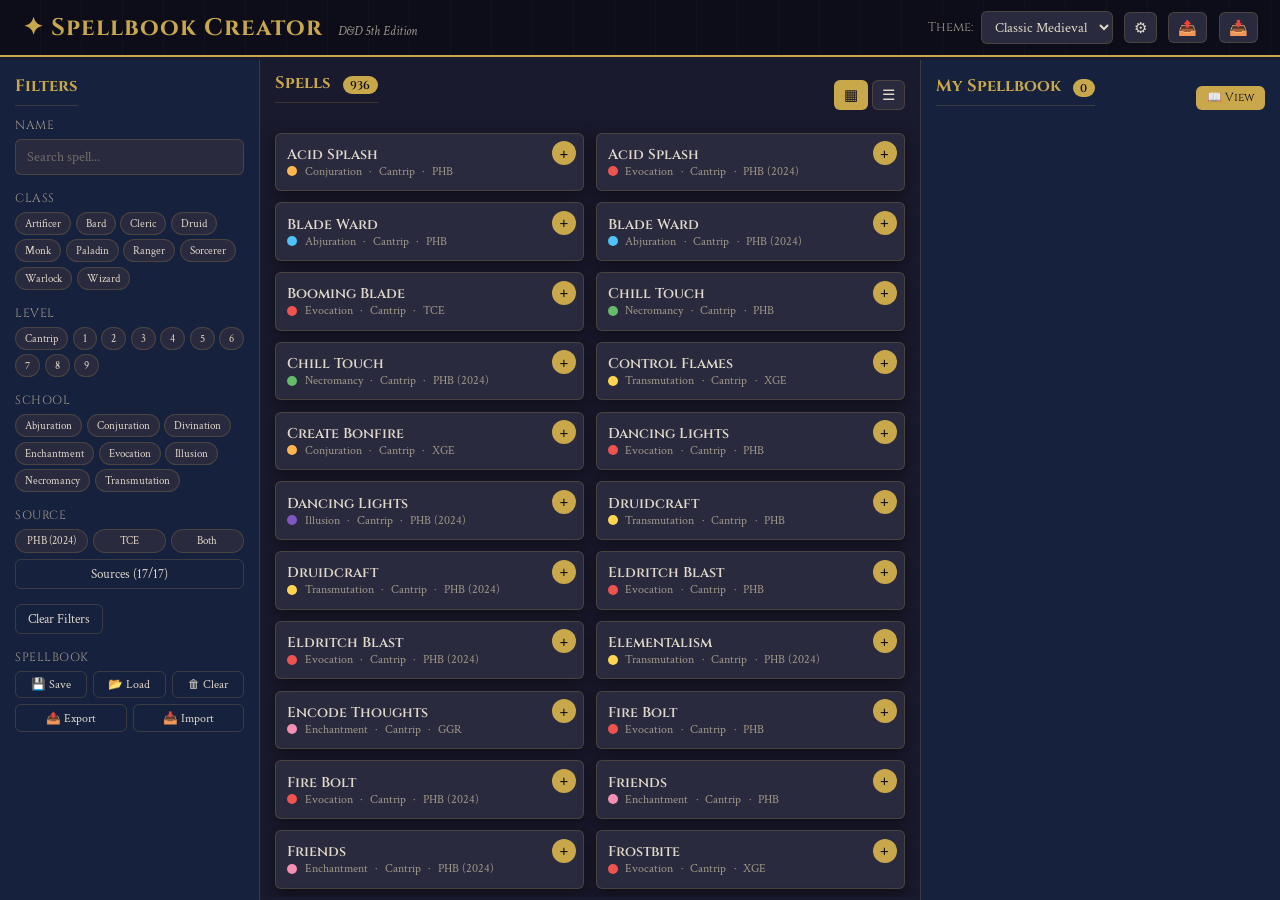
==== index.html @ b2040b7b "Add files via upload" ====
<!DOCTYPE html>
<html lang="en">
<head>
  <meta charset="UTF-8">
  <meta name="viewport" content="width=device-width, initial-scale=1.0">
  <title>Spellbook Creator — D&D 5e</title>
  <link rel="stylesheet" href="style.css">
  <link rel="stylesheet" href="themes/themes.css">
  <link rel="preconnect" href="https://fonts.googleapis.com">
  <link rel="preconnect" href="https://fonts.gstatic.com" crossorigin>
  <link href="https://fonts.googleapis.com/css2?family=Cinzel:wght@400;600;700&family=Crimson+Text:ital,wght@0,400;0,600;1,400&family=MedievalSharp&family=Uncial+Antiqua&family=Pirata+One&family=Almendra:ital,wght@0,400;0,700;1,400&family=IM+Fell+English+SC&family=Spectral:ital,wght@0,300;0,400;0,600;1,400&family=Inter:wght@300;400;500;600&display=swap" rel="stylesheet">
</head>
<body class="theme-medieval">
  <div id="loading-overlay">
    <div class="loading-content">
      <div class="loading-spinner"></div>
      <p>Loading spells...</p>
    </div>
  </div>

  <header id="app-header">
    <div class="header-left">
      <h1 class="app-title">✦ Spellbook Creator</h1>
      <span class="app-subtitle">D&D 5th Edition</span>
    </div>
    <div class="header-right">
      <div class="theme-selector">
        <label for="theme-select">Theme:</label>
        <select id="theme-select">
          <option value="medieval">Classic Medieval</option>
          <option value="elfico">Elvish</option>
          <option value="runico">Runic</option>
          <option value="dragao">Dragon</option>
          <option value="arcano">Arcane</option>
          <option value="simples">Simple</option>
          <option value="necronomicon">Necronomicon</option>
          <option value="scroll">Scroll</option>
          <option value="spellcard">Spellcard</option>
          <option value="codex">Ancient Codex</option>
        </select>
      </div>
      <button id="btn-customize" class="btn-icon" title="Customize appearance">⚙</button>
      <button id="btn-export-theme" class="btn-icon" title="Export theme">📤</button>
      <button id="btn-import-theme" class="btn-icon" title="Import theme">📥</button>
      <input type="file" id="import-theme-file" accept=".json" hidden>
    </div>
  </header>

  <main id="app-main">
    <div id="mobile-overlay" class="mobile-overlay hidden"></div>
    <aside id="filters-panel">
      <div class="panel-header-mobile">
        <h2 class="panel-title">Filters</h2>
        <button id="btn-close-filters" class="btn-icon mobile-only" title="Close">&times;</button>
      </div>

      <div class="filter-group">
        <label for="filter-name">Name</label>
        <input type="text" id="filter-name" placeholder="Search spell...">
      </div>

      <div class="filter-group">
        <label>Class</label>
        <div id="filter-class" class="filter-chips"></div>
      </div>

      <div class="filter-group">
        <label>Level</label>
        <div id="filter-level" class="filter-chips">
          <button class="chip" data-value="0">Cantrip</button>
          <button class="chip" data-value="1">1</button>
          <button class="chip" data-value="2">2</button>
          <button class="chip" data-value="3">3</button>
          <button class="chip" data-value="4">4</button>
          <button class="chip" data-value="5">5</button>
          <button class="chip" data-value="6">6</button>
          <button class="chip" data-value="7">7</button>
          <button class="chip" data-value="8">8</button>
          <button class="chip" data-value="9">9</button>
        </div>
      </div>

      <div class="filter-group">
        <label>School</label>
        <div id="filter-school" class="filter-chips"></div>
      </div>

      <div class="filter-group">
        <label>Source</label>
        <div class="source-quick-filters">
          <button class="chip source-quick" data-sources="XPHB">PHB (2024)</button>
          <button class="chip source-quick" data-sources="TCE">TCE</button>
          <button class="chip source-quick" data-sources="XPHB,TCE">Both</button>
        </div>
        <button id="btn-open-sources" class="btn-secondary source-filter-btn">Sources (0/0)</button>
      </div>

      <div class="filter-actions">
        <button id="btn-clear-filters" class="btn-secondary">Clear Filters</button>
      </div>

      <div class="filter-group" style="margin-top:1rem;">
        <label>Spellbook</label>
        <div class="spellbook-actions">
          <button id="btn-save-spellbook" class="btn-secondary" title="Save spellbook to browser">💾 Save</button>
          <button id="btn-load-spellbook" class="btn-secondary" title="Load saved spellbook">📂 Load</button>
          <button id="btn-clear-spellbook" class="btn-secondary btn-danger" title="Clear spellbook">🗑 Clear</button>
        </div>
        <div class="spellbook-actions" style="margin-top:0.4rem;">
          <button id="btn-export-spellbook" class="btn-secondary" title="Export spellbook as JSON file">📤 Export</button>
          <button id="btn-import-spellbook" class="btn-secondary" title="Import spellbook from JSON file">📥 Import</button>
          <input type="file" id="import-spellbook-file" accept=".json" hidden>
        </div>
      </div>
    </aside>

    <section id="spells-list-panel">
      <div class="panel-header">
        <button id="btn-mobile-filters" class="btn-icon mobile-only" title="Filters">🔍</button>
        <h2 class="panel-title">Spells <span id="spells-count" class="badge">0</span></h2>
        <div class="view-toggle ">
          <button id="view-grid" class="btn-icon active" title="Grid">▦</button>
          <button id="view-list" class="btn-icon" title="List">☰</button>
        </div>
        <button id="btn-mobile-spellbook" class="btn-icon mobile-only" title="Spellbook">📖</button>
      </div>
      <div id="spells-container" class="spells-grid"></div>
    </section>

    <section id="spellbook-panel">
      <div class="panel-header">
        <h2 class="panel-title">My Spellbook <span id="book-count" class="badge">0</span></h2>
        <button id="btn-view-grimoire" class="btn-primary" title="View spellbook as printable pages">📖 View</button>
        <button id="btn-close-spellbook" class="btn-icon mobile-only" title="Close">&times;</button>
      </div>
      <div id="spellbook-container"></div>
    </section>
  </main>

  <div id="spell-modal" class="modal-overlay hidden">
    <div class="modal-content">
      <button class="modal-close">&times;</button>
      <div id="modal-body"></div>
    </div>
  </div>

  <div id="customize-modal" class="modal-overlay hidden">
    <div class="modal-content modal-wide">
      <button class="modal-close">&times;</button>
      <h2>Customize Appearance</h2>
      <div class="customize-grid">
        <div class="customize-group">
          <label for="cust-bg-color">Background Color</label>
          <input type="color" id="cust-bg-color" value="#1a1a2e">
        </div>
        <div class="customize-group">
          <label for="cust-text-color">Text Color</label>
          <input type="color" id="cust-text-color" value="#e0d8c8">
        </div>
        <div class="customize-group">
          <label for="cust-accent-color">Accent Color</label>
          <input type="color" id="cust-accent-color" value="#c9a84c">
        </div>
        <div class="customize-group">
          <label for="cust-card-bg">Card Background</label>
          <input type="color" id="cust-card-bg" value="#2a2a3e">
        </div>
        <div class="customize-group">
          <label for="cust-border-color">Border Color</label>
          <input type="color" id="cust-border-color" value="#c9a84c">
        </div>
        <div class="customize-group">
          <label for="cust-header-bg">Header Background</label>
          <input type="color" id="cust-header-bg" value="#0d0d1a">
        </div>
        <div class="customize-group">
          <label for="cust-font-title">Title Font</label>
          <select id="cust-font-title">
            <option value="'Cinzel', serif">Cinzel</option>
            <option value="'MedievalSharp', cursive">MedievalSharp</option>
            <option value="'Uncial Antiqua', system-ui">Uncial Antiqua</option>
            <option value="'Pirata One', system-ui">Pirata One</option>
            <option value="'Almendra', serif">Almendra</option>
            <option value="'IM Fell English SC', serif">IM Fell English SC</option>
            <option value="'Inter', sans-serif">Inter</option>
          </select>
        </div>
        <div class="customize-group">
          <label for="cust-font-body">Body Font</label>
          <select id="cust-font-body">
            <option value="'Crimson Text', serif">Crimson Text</option>
            <option value="'Spectral', serif">Spectral</option>
            <option value="'Almendra', serif">Almendra</option>
            <option value="'Inter', sans-serif">Inter</option>
            <option value="Georgia, serif">Georgia</option>
          </select>
        </div>
        <div class="customize-group">
          <label for="cust-font-size">Base Size (px)</label>
          <input type="number" id="cust-font-size" value="15" min="10" max="24">
        </div>
        <div class="customize-group">
          <label for="cust-border-radius">Border Radius (px)</label>
          <input type="number" id="cust-border-radius" value="6" min="0" max="30">
        </div>
        <div class="customize-group">
          <label for="cust-border-width">Border Width (px)</label>
          <input type="number" id="cust-border-width" value="1" min="0" max="6">
        </div>
        <div class="customize-group">
          <label for="cust-card-shadow">Card Shadow</label>
          <select id="cust-card-shadow">
            <option value="none">None</option>
            <option value="0 2px 8px rgba(0,0,0,0.3)">Light</option>
            <option value="0 4px 16px rgba(0,0,0,0.5)" selected>Medium</option>
            <option value="0 8px 32px rgba(0,0,0,0.7)">Strong</option>
          </select>
        </div>
      </div>
      <div class="customize-actions">
        <button id="cust-apply" class="btn-primary">Apply</button>
        <button id="cust-reset" class="btn-secondary">Reset to Theme</button>
      </div>
    </div>
  </div>

  <div id="sources-modal" class="modal-overlay hidden">
    <div class="modal-content">
      <button class="modal-close">&times;</button>
      <h2>Filter by Source</h2>
      <div class="sources-modal-actions">
        <button id="sources-select-all" class="btn-secondary">Select All</button>
        <button id="sources-deselect-all" class="btn-secondary">Deselect All</button>
      </div>
      <div id="sources-list" class="sources-checklist"></div>
      <div class="sources-modal-footer">
        <button id="sources-apply" class="btn-primary">Apply</button>
      </div>
    </div>
  </div>

  <div id="saved-spellbooks-modal" class="modal-overlay hidden">
    <div class="modal-content">
      <button class="modal-close">&times;</button>
      <h2>Saved Spellbooks</h2>
      <div id="saved-list"></div>
    </div>
  </div>

  <script src="script.js"></script>
</body>
</html>
---- style.css ----
/* ========================================
   SPELLBOOK CREATOR - BASE STYLES
   ======================================== */

*, *::before, *::after {
  box-sizing: border-box;
  margin: 0;
  padding: 0;
}

:root {
  --bg-color: #1a1a2e;
  --bg-secondary: #16213e;
  --text-color: #e0d8c8;
  --text-muted: #a09888;
  --accent-color: #c9a84c;
  --accent-hover: #dbb85c;
  --card-bg: #2a2a3e;
  --card-hover: #333350;
  --border-color: #c9a84c33;
  --header-bg: #0d0d1a;
  --danger-color: #c0392b;
  --success-color: #27ae60;
  --font-title: 'Cinzel', serif;
  --font-body: 'Crimson Text', serif;
  --font-size-base: 15px;
  --border-radius: 6px;
  --border-width: 1px;
  --card-shadow: 0 4px 16px rgba(0,0,0,0.5);
  --transition-speed: 0.25s;

  --school-abjuration: #4fc3f7;
  --school-conjuration: #ffb74d;
  --school-divination: #ce93d8;
  --school-enchantment: #f48fb1;
  --school-evocation: #ef5350;
  --school-illusion: #7e57c2;
  --school-necromancy: #66bb6a;
  --school-transmutation: #ffd54f;
}

html {
  font-size: var(--font-size-base);
  scroll-behavior: smooth;
}

body {
  font-family: var(--font-body);
  background: var(--bg-color);
  color: var(--text-color);
  min-height: 100vh;
  display: flex;
  flex-direction: column;
  overflow-x: hidden;
}

/* ---- Loading Overlay ---- */
#loading-overlay {
  position: fixed;
  inset: 0;
  background: var(--bg-color);
  z-index: 10000;
  display: flex;
  align-items: center;
  justify-content: center;
  transition: opacity 0.5s;
}

#loading-overlay.hidden {
  opacity: 0;
  pointer-events: none;
}

.loading-content {
  text-align: center;
}

.loading-content p {
  font-family: var(--font-title);
  font-size: 1.2rem;
  margin-top: 1rem;
  color: var(--accent-color);
}

.loading-spinner {
  width: 48px;
  height: 48px;
  border: 4px solid var(--border-color);
  border-top-color: var(--accent-color);
  border-radius: 50%;
  margin: 0 auto;
  animation: spin 0.8s linear infinite;
}

@keyframes spin {
  to { transform: rotate(360deg); }
}

/* ---- Header ---- */
#app-header {
  background: var(--header-bg);
  border-bottom: 2px solid var(--accent-color);
  padding: 0.75rem 1.5rem;
  display: flex;
  align-items: center;
  justify-content: space-between;
  gap: 1rem;
  flex-wrap: wrap;
  position: sticky;
  top: 0;
  z-index: 100;
}

.header-left {
  display: flex;
  align-items: baseline;
  gap: 1rem;
}

.app-title {
  font-family: var(--font-title);
  font-size: 1.6rem;
  color: var(--accent-color);
  letter-spacing: 1px;
}

.app-subtitle {
  font-size: 0.85rem;
  color: var(--text-muted);
  font-style: italic;
}

.header-right {
  display: flex;
  align-items: center;
  gap: 0.75rem;
  flex-wrap: wrap;
}

.theme-selector {
  display: flex;
  align-items: center;
  gap: 0.5rem;
}

.theme-selector label {
  font-family: var(--font-title);
  font-size: 0.85rem;
  color: var(--text-muted);
}

.theme-selector select {
  background: var(--card-bg);
  color: var(--text-color);
  border: var(--border-width) solid var(--border-color);
  border-radius: var(--border-radius);
  padding: 0.35rem 0.6rem;
  font-family: var(--font-body);
  font-size: 0.9rem;
  cursor: pointer;
}

.theme-selector select:focus {
  outline: none;
  border-color: var(--accent-color);
}

/* ---- Buttons ---- */
.btn-icon {
  background: var(--card-bg);
  color: var(--text-color);
  border: var(--border-width) solid var(--border-color);
  border-radius: var(--border-radius);
  padding: 0.35rem 0.6rem;
  cursor: pointer;
  font-size: 1rem;
  transition: all var(--transition-speed);
}

.btn-icon:hover {
  background: var(--accent-color);
  color: var(--header-bg);
}

.btn-icon.active {
  background: var(--accent-color);
  color: var(--header-bg);
}

.btn-primary {
  background: var(--accent-color);
  color: var(--header-bg);
  border: none;
  border-radius: var(--border-radius);
  padding: 0.5rem 1.2rem;
  font-family: var(--font-title);
  font-size: 0.9rem;
  cursor: pointer;
  transition: all var(--transition-speed);
}

.btn-primary:hover {
  background: var(--accent-hover);
  transform: translateY(-1px);
}

.btn-secondary {
  background: transparent;
  color: var(--text-color);
  border: var(--border-width) solid var(--border-color);
  border-radius: var(--border-radius);
  padding: 0.4rem 0.8rem;
  font-family: var(--font-body);
  font-size: 0.85rem;
  cursor: pointer;
  transition: all var(--transition-speed);
}

.btn-secondary:hover {
  background: var(--card-bg);
  border-color: var(--accent-color);
}

.btn-danger:hover {
  background: var(--danger-color);
  border-color: var(--danger-color);
  color: #fff;
}

/* ---- Main Layout ---- */
#app-main {
  display: grid;
  grid-template-columns: 260px 1fr 360px;
  gap: 0;
  flex: 1;
  min-height: 0;
}

/* ---- Filters Panel ---- */
#filters-panel {
  background: var(--bg-secondary);
  border-right: var(--border-width) solid var(--border-color);
  padding: 1rem;
  overflow-y: auto;
  max-height: calc(100vh - 60px);
  position: sticky;
  top: 60px;
}

.panel-title {
  font-family: var(--font-title);
  font-size: 1.1rem;
  color: var(--accent-color);
  margin-bottom: 1rem;
  border-bottom: 1px solid var(--border-color);
  padding-bottom: 0.5rem;
}

.filter-group {
  margin-bottom: 1rem;
}

.filter-group > label {
  display: block;
  font-family: var(--font-title);
  font-size: 0.8rem;
  color: var(--text-muted);
  margin-bottom: 0.4rem;
  text-transform: uppercase;
  letter-spacing: 0.5px;
}

#filter-name {
  width: 100%;
  background: var(--card-bg);
  color: var(--text-color);
  border: var(--border-width) solid var(--border-color);
  border-radius: var(--border-radius);
  padding: 0.5rem 0.75rem;
  font-family: var(--font-body);
  font-size: 0.95rem;
}

#filter-name:focus {
  outline: none;
  border-color: var(--accent-color);
}

#filter-name::placeholder {
  color: var(--text-muted);
  opacity: 0.6;
}

/* ---- Filter Chips ---- */
.filter-chips {
  display: flex;
  flex-wrap: wrap;
  gap: 0.3rem;
}

.chip {
  background: var(--card-bg);
  color: var(--text-color);
  border: 1px solid var(--border-color);
  border-radius: 999px;
  padding: 0.2rem 0.6rem;
  font-size: 0.75rem;
  font-family: var(--font-body);
  cursor: pointer;
  transition: all var(--transition-speed);
  white-space: nowrap;
}

.chip:hover {
  border-color: var(--accent-color);
}

.chip.active {
  background: var(--accent-color);
  color: var(--header-bg);
  border-color: var(--accent-color);
  font-weight: 600;
}


.filter-actions {
  margin-top: 0.5rem;
}

.spellbook-actions {
  display: flex;
  flex-wrap: wrap;
  gap: 0.4rem;
}

.spellbook-actions .btn-secondary {
  flex: 1;
  text-align: center;
  font-size: 0.78rem;
  padding: 0.35rem 0.4rem;
}

/* ---- Spells List Panel ---- */
#spells-list-panel {
  padding: 1rem;
  overflow-y: auto;
  max-height: calc(100vh - 60px);
  position: relative;
}

.panel-header {
  display: flex;
  align-items: center;
  justify-content: space-between;
  margin-bottom: 1rem;
}

.badge {
  background: var(--accent-color);
  color: var(--header-bg);
  border-radius: 999px;
  padding: 0.1rem 0.5rem;
  font-size: 0.75rem;
  font-weight: 600;
  margin-left: 0.5rem;
}

.view-toggle {
  display: flex;
  gap: 0.3rem;
}

/* ---- Spell Cards (Grid View) ---- */
.spells-grid {
  display: grid;
  grid-template-columns: repeat(auto-fill, minmax(220px, 1fr));
  gap: 0.75rem;
}

.spells-list {
  display: flex;
  flex-direction: column;
  gap: 0.4rem;
}

.spell-card {
  background: var(--card-bg);
  border: var(--border-width) solid var(--border-color);
  border-radius: var(--border-radius);
  padding: 0.75rem;
  cursor: pointer;
  transition: all var(--transition-speed);
  position: relative;
  box-shadow: var(--card-shadow);
}

.spell-card:hover {
  background: var(--card-hover);
  transform: translateY(-2px);
  border-color: var(--accent-color);
}

.spell-card .spell-name {
  font-family: var(--font-title);
  font-size: 0.95rem;
  font-weight: 600;
  margin-bottom: 0.3rem;
  color: var(--text-color);
  padding-right: 2rem;
}

.spell-card .spell-meta {
  font-size: 0.78rem;
  color: var(--text-muted);
  display: flex;
  align-items: center;
  gap: 0.5rem;
  flex-wrap: wrap;
}

.spell-school-dot {
  width: 10px;
  height: 10px;
  border-radius: 50%;
  display: inline-block;
  flex-shrink: 0;
}

.spell-card .spell-add-btn {
  position: absolute;
  top: 0.5rem;
  right: 0.5rem;
  background: var(--accent-color);
  color: var(--header-bg);
  border: none;
  border-radius: 50%;
  width: 24px;
  height: 24px;
  font-size: 1rem;
  line-height: 1;
  cursor: pointer;
  transition: all var(--transition-speed);
  display: flex;
  align-items: center;
  justify-content: center;
}

.spell-card .spell-add-btn:hover {
  transform: scale(1.15);
  background: var(--accent-hover);
}

.spell-card .spell-add-btn.in-book {
  background: var(--success-color);
}

/* List view overrides */
.spells-list .spell-card {
  display: flex;
  align-items: center;
  gap: 0.75rem;
  padding: 0.5rem 0.75rem;
}

.spells-list .spell-card .spell-name {
  margin-bottom: 0;
  flex: 1;
  padding-right: 0;
}

.spells-list .spell-card .spell-add-btn {
  position: static;
  flex-shrink: 0;
}

/* ---- Spellbook Panel ---- */
#spellbook-panel {
  background: var(--bg-secondary);
  border-left: var(--border-width) solid var(--border-color);
  padding: 1rem;
  overflow-y: auto;
  max-height: calc(100vh - 60px);
  position: sticky;
  top: 60px;
}

#spellbook-panel .panel-header .btn-primary {
  font-size: 0.78rem;
  padding: 0.3rem 0.7rem;
}

#spellbook-container {
  display: flex;
  flex-direction: column;
  gap: 0.5rem;
}

.book-spell {
  background: var(--card-bg);
  border: var(--border-width) solid var(--border-color);
  border-radius: var(--border-radius);
  padding: 0.6rem 0.75rem;
  display: flex;
  align-items: center;
  gap: 0.5rem;
  transition: all var(--transition-speed);
  cursor: grab;
  box-shadow: var(--card-shadow);
}

.book-spell:hover {
  border-color: var(--accent-color);
}

.book-spell.dragging {
  opacity: 0.4;
}

.book-spell .spell-name {
  font-family: var(--font-title);
  font-size: 0.85rem;
  flex: 1;
  cursor: pointer;
}

.book-spell .spell-name:hover {
  color: var(--accent-color);
}

.book-spell .spell-level-badge {
  background: var(--accent-color);
  color: var(--header-bg);
  font-size: 0.7rem;
  font-weight: 700;
  border-radius: 4px;
  padding: 0.1rem 0.35rem;
  flex-shrink: 0;
}

.book-spell .spell-remove-btn {
  background: transparent;
  color: var(--text-muted);
  border: none;
  cursor: pointer;
  font-size: 1.1rem;
  padding: 0 0.2rem;
  transition: color var(--transition-speed);
  flex-shrink: 0;
}

.book-spell .spell-remove-btn:hover {
  color: var(--danger-color);
}

.spellbook-empty {
  text-align: center;
  color: var(--text-muted);
  font-style: italic;
  padding: 2rem 1rem;
  font-size: 0.9rem;
}

.spellbook-level-group {
  margin-bottom: 0.75rem;
}

.spellbook-level-header {
  font-family: var(--font-title);
  font-size: 0.85rem;
  color: var(--accent-color);
  border-bottom: 1px solid var(--border-color);
  padding-bottom: 0.3rem;
  margin-bottom: 0.4rem;
  text-transform: uppercase;
  letter-spacing: 0.5px;
}

/* ---- Modal ---- */
.modal-overlay {
  position: fixed;
  inset: 0;
  background: rgba(0, 0, 0, 0.75);
  z-index: 1000;
  display: flex;
  align-items: center;
  justify-content: center;
  padding: 2rem;
  backdrop-filter: blur(4px);
}

.modal-overlay.hidden {
  display: none;
}

.modal-content {
  background: var(--bg-secondary);
  border: 2px solid var(--accent-color);
  border-radius: calc(var(--border-radius) * 2);
  padding: 2rem;
  max-width: 650px;
  width: 100%;
  max-height: 80vh;
  overflow-y: auto;
  position: relative;
  box-shadow: 0 8px 40px rgba(0, 0, 0, 0.6);
}

.modal-wide {
  max-width: 720px;
}

.modal-close {
  position: absolute;
  top: 0.75rem;
  right: 0.75rem;
  background: transparent;
  border: none;
  color: var(--text-muted);
  font-size: 1.5rem;
  cursor: pointer;
  transition: color var(--transition-speed);
  line-height: 1;
}

.modal-close:hover {
  color: var(--accent-color);
}

.modal-content h2 {
  font-family: var(--font-title);
  color: var(--accent-color);
  margin-bottom: 1rem;
}

.modal-content h3 {
  font-family: var(--font-title);
  font-size: 1.3rem;
  margin-bottom: 0.5rem;
}

.spell-detail-meta {
  display: flex;
  flex-wrap: wrap;
  gap: 0.5rem;
  margin-bottom: 1rem;
}

.spell-detail-tag {
  background: var(--card-bg);
  border: 1px solid var(--border-color);
  border-radius: var(--border-radius);
  padding: 0.2rem 0.6rem;
  font-size: 0.8rem;
}

.spell-detail-section {
  margin-bottom: 0.75rem;
}

.spell-detail-section strong {
  color: var(--accent-color);
  font-family: var(--font-title);
  font-size: 0.85rem;
}

.spell-detail-section p,
.spell-detail-section ul {
  margin-top: 0.3rem;
  line-height: 1.6;
}

.spell-detail-section ul {
  padding-left: 1.2rem;
}

.spell-detail-entries {
  line-height: 1.7;
  margin-top: 0.5rem;
}

.spell-detail-entries p {
  margin-bottom: 0.5rem;
}

.spell-detail-add {
  margin-top: 1rem;
}

/* ---- Customize Modal ---- */
.customize-grid {
  display: grid;
  grid-template-columns: 1fr 1fr;
  gap: 1rem;
  margin-bottom: 1.5rem;
}

.customize-group {
  display: flex;
  flex-direction: column;
  gap: 0.3rem;
}

.customize-group label {
  font-size: 0.8rem;
  color: var(--text-muted);
  font-family: var(--font-title);
}

.customize-group input[type="color"] {
  width: 100%;
  height: 36px;
  border: var(--border-width) solid var(--border-color);
  border-radius: var(--border-radius);
  background: var(--card-bg);
  cursor: pointer;
  padding: 2px;
}

.customize-group input[type="number"],
.customize-group select {
  background: var(--card-bg);
  color: var(--text-color);
  border: var(--border-width) solid var(--border-color);
  border-radius: var(--border-radius);
  padding: 0.4rem 0.6rem;
  font-size: 0.9rem;
}

.customize-actions {
  display: flex;
  gap: 0.75rem;
  justify-content: flex-end;
}

/* ---- Source Filter Button ---- */
.source-quick-filters {
  display: flex;
  gap: 0.3rem;
  margin-bottom: 0.4rem;
}

.source-quick-filters .chip {
  flex: 1;
  text-align: center;
  font-size: 0.7rem;
  padding: 0.25rem 0.3rem;
}

.source-filter-btn {
  width: 100%;
  text-align: center;
  font-size: 0.85rem;
}

/* ---- Sources Modal ---- */
.sources-modal-actions {
  display: flex;
  gap: 0.5rem;
  margin-bottom: 1rem;
}

.sources-checklist {
  display: flex;
  flex-direction: column;
  gap: 0.25rem;
  max-height: 50vh;
  overflow-y: auto;
  padding-right: 0.5rem;
}

.source-check-item {
  display: flex;
  align-items: center;
  gap: 0.6rem;
  padding: 0.35rem 0.5rem;
  border-radius: var(--border-radius);
  cursor: pointer;
  transition: background var(--transition-speed);
  user-select: none;
}

.source-check-item:hover {
  background: var(--card-bg);
}

.source-check-item input[type="checkbox"] {
  accent-color: var(--accent-color);
  width: 16px;
  height: 16px;
  cursor: pointer;
  flex-shrink: 0;
}

.source-check-item .source-abbr {
  font-family: var(--font-title);
  font-size: 0.75rem;
  color: var(--accent-color);
  min-width: 55px;
  flex-shrink: 0;
}

.source-check-item .source-name {
  font-size: 0.85rem;
  color: var(--text-color);
}

.sources-modal-footer {
  margin-top: 1rem;
  display: flex;
  justify-content: flex-end;
}

/* ---- Saved Spellbooks Modal ---- */
#saved-list {
  display: flex;
  flex-direction: column;
  gap: 0.5rem;
  margin-top: 1rem;
}

.saved-item {
  background: var(--card-bg);
  border: var(--border-width) solid var(--border-color);
  border-radius: var(--border-radius);
  padding: 0.75rem;
  display: flex;
  align-items: center;
  justify-content: space-between;
  gap: 0.75rem;
}

.saved-item-info {
  flex: 1;
}

.saved-item-name {
  font-family: var(--font-title);
  font-size: 0.95rem;
}

.saved-item-count {
  font-size: 0.8rem;
  color: var(--text-muted);
}

.saved-item-actions {
  display: flex;
  gap: 0.4rem;
}

/* ---- Scrollbar ---- */
::-webkit-scrollbar {
  width: 8px;
}

::-webkit-scrollbar-track {
  background: var(--bg-color);
}

::-webkit-scrollbar-thumb {
  background: var(--accent-color);
  border-radius: 4px;
  opacity: 0.5;
}

::-webkit-scrollbar-thumb:hover {
  opacity: 1;
}

/* ---- Responsive ---- */
/* ---- Mobile-only elements ---- */
.mobile-only {
  display: none !important;
}

.mobile-overlay {
  display: none;
}

.panel-header-mobile {
  display: flex;
  align-items: center;
  justify-content: space-between;
  margin-bottom: 0.75rem;
}

.panel-header-mobile .panel-title {
  margin-bottom: 0;
}

@media (max-width: 1100px) {
  #app-main {
    grid-template-columns: 220px 1fr;
  }

  #spellbook-panel {
    position: fixed;
    right: 0;
    top: 0;
    bottom: 0;
    width: 360px;
    max-width: 90vw;
    z-index: 200;
    transform: translateX(100%);
    transition: transform 0.3s ease;
    border-left: 2px solid var(--accent-color);
    background: var(--bg-secondary);
    overflow-y: auto;
  }

  #spellbook-panel.open {
    transform: translateX(0);
  }

  .mobile-overlay {
    position: fixed;
    inset: 0;
    background: rgba(0, 0, 0, 0.6);
    z-index: 150;
    backdrop-filter: blur(2px);
  }

  .mobile-overlay.hidden {
    display: none;
  }

  .mobile-overlay:not(.hidden) {
    display: block;
  }

  #btn-mobile-spellbook {
    display: flex !important;
  }

  #btn-close-spellbook {
    display: flex !important;
    font-size: 1.3rem;
  }
}

@media (max-width: 768px) {
  .mobile-only {
    display: flex !important;
  }

  #app-main {
    grid-template-columns: 1fr;
  }

  #app-header {
    flex-wrap: wrap;
    gap: 0.5rem;
    padding: 0.5rem 1rem;
  }

  .header-left {
    flex: 1;
  }

  .app-title {
    font-size: 1.1rem;
  }

  .app-subtitle {
    display: none;
  }

  .theme-selector label {
    display: none;
  }

  /* Filters panel as fullscreen modal */
  #filters-panel {
    position: fixed;
    inset: 0;
    z-index: 200;
    width: 100%;
    max-height: 100vh;
    max-height: 100dvh;
    background: var(--bg-secondary);
    transform: translateY(100%);
    transition: transform 0.3s ease;
    border-right: none;
    border-radius: 0;
    padding: 1.2rem;
    overflow-y: auto;
  }

  #filters-panel.open {
    transform: translateY(0);
  }

  .panel-header-mobile .btn-icon {
    font-size: 1.4rem;
    padding: 0.2rem 0.5rem;
  }

  /* Spellbook panel as fullscreen modal */
  #spellbook-panel {
    position: fixed;
    inset: 0;
    width: 100%;
    max-width: 100%;
    max-height: 100vh;
    max-height: 100dvh;
    z-index: 200;
    transform: translateX(100%);
    transition: transform 0.3s ease;
    border-left: none;
    background: var(--bg-secondary);
    overflow-y: auto;
    padding: 1rem;
  }

  /* Spells list header mobile buttons */
  #spells-list-panel .panel-header {
    gap: 0.5rem;
  }

  #btn-mobile-filters {
    font-size: 1.1rem;
  }

  #btn-mobile-spellbook {
    font-size: 1.1rem;
  }

  #spells-list-panel {
    max-height: none;
  }
}

/* ---- Animations ---- */
@keyframes fadeIn {
  from { opacity: 0; transform: translateY(8px); }
  to { opacity: 1; transform: translateY(0); }
}

.spell-card {
  animation: fadeIn 0.3s ease backwards;
}

.book-spell {
  animation: fadeIn 0.2s ease backwards;
}
---- themes/themes.css ----
/* ========================================
   TEMA: CLÁSSICO MEDIEVAL (padrão)
   ======================================== */
.theme-medieval {
  --bg-color: #1a1a2e;
  --bg-secondary: #16213e;
  --text-color: #e0d8c8;
  --text-muted: #a09888;
  --accent-color: #c9a84c;
  --accent-hover: #dbb85c;
  --card-bg: #2a2a3e;
  --card-hover: #333350;
  --border-color: rgba(201, 168, 76, 0.2);
  --header-bg: #0d0d1a;
  --font-title: 'Cinzel', serif;
  --font-body: 'Crimson Text', serif;
  --border-radius: 6px;
  --border-width: 1px;
  --card-shadow: 0 4px 16px rgba(0, 0, 0, 0.5);
}

.theme-medieval #app-header {
  background-image:
    repeating-linear-gradient(
      90deg,
      transparent,
      transparent 40px,
      rgba(201, 168, 76, 0.03) 40px,
      rgba(201, 168, 76, 0.03) 41px
    );
}

.theme-medieval .spell-card::before {
  content: '';
  position: absolute;
  top: 0;
  left: 0;
  right: 0;
  height: 3px;
  background: linear-gradient(90deg, transparent, var(--accent-color), transparent);
  border-radius: var(--border-radius) var(--border-radius) 0 0;
  opacity: 0;
  transition: opacity 0.3s;
}

.theme-medieval .spell-card:hover::before {
  opacity: 1;
}

/* ========================================
   TEMA: ÉLFICO
   ======================================== */
.theme-elfico {
  --bg-color: #0b1a0b;
  --bg-secondary: #0f2a12;
  --text-color: #d4e8c8;
  --text-muted: #88a878;
  --accent-color: #a8d86e;
  --accent-hover: #bef08a;
  --card-bg: #162a16;
  --card-hover: #1e3a1e;
  --border-color: rgba(168, 216, 110, 0.2);
  --header-bg: #061006;
  --font-title: 'Almendra', serif;
  --font-body: 'Spectral', serif;
  --border-radius: 12px;
  --border-width: 1px;
  --card-shadow: 0 4px 20px rgba(0, 40, 0, 0.4);
}

.theme-elfico #app-header {
  background-image:
    radial-gradient(ellipse at 20% 50%, rgba(168, 216, 110, 0.06) 0%, transparent 60%),
    radial-gradient(ellipse at 80% 50%, rgba(168, 216, 110, 0.04) 0%, transparent 60%);
  border-bottom-style: dashed;
}

.theme-elfico .spell-card {
  border-style: dashed;
}

.theme-elfico .spell-card::after {
  content: '❧';
  position: absolute;
  bottom: 4px;
  right: 8px;
  font-size: 0.7rem;
  color: var(--accent-color);
  opacity: 0.3;
}

.theme-elfico .panel-title::before {
  content: '✿ ';
  color: var(--accent-color);
}

.theme-elfico .app-title::before {
  content: '🌿 ';
}

/* ========================================
   TEMA: RÚNICO
   ======================================== */
.theme-runico {
  --bg-color: #1a1a1a;
  --bg-secondary: #222;
  --text-color: #c8c0b0;
  --text-muted: #787068;
  --accent-color: #7cb3d4;
  --accent-hover: #a0d0f0;
  --card-bg: #2a2a2a;
  --card-hover: #333;
  --border-color: rgba(124, 179, 212, 0.25);
  --header-bg: #111;
  --font-title: 'IM Fell English SC', serif;
  --font-body: 'Spectral', serif;
  --border-radius: 2px;
  --border-width: 2px;
  --card-shadow: 0 2px 8px rgba(0, 0, 0, 0.6);
}

.theme-runico #app-header {
  border-bottom-width: 3px;
  border-bottom-style: double;
}

.theme-runico .spell-card {
  border-style: solid;
  background-image:
    linear-gradient(135deg, rgba(124, 179, 212, 0.03) 25%, transparent 25%),
    linear-gradient(225deg, rgba(124, 179, 212, 0.03) 25%, transparent 25%);
}

.theme-runico .panel-title::after {
  content: ' ᚱ';
  color: var(--accent-color);
  font-size: 0.9em;
}

.theme-runico .spellbook-level-header::before {
  content: 'ᛟ ';
}

.theme-runico .book-spell {
  border-left: 3px solid var(--accent-color);
}

.theme-runico .app-title {
  letter-spacing: 3px;
  text-transform: uppercase;
}

/* ========================================
   TEMA: DRAGÃO
   ======================================== */
.theme-dragao {
  --bg-color: #1a0a0a;
  --bg-secondary: #2a0e0e;
  --text-color: #e8d0c0;
  --text-muted: #a08070;
  --accent-color: #e04030;
  --accent-hover: #f05040;
  --card-bg: #301818;
  --card-hover: #402020;
  --border-color: rgba(224, 64, 48, 0.25);
  --header-bg: #100505;
  --font-title: 'Pirata One', system-ui;
  --font-body: 'Crimson Text', serif;
  --border-radius: 4px;
  --border-width: 2px;
  --card-shadow: 0 4px 16px rgba(100, 0, 0, 0.4);
}

.theme-dragao #app-header {
  background-image:
    linear-gradient(180deg, rgba(224, 64, 48, 0.08) 0%, transparent 100%);
  border-bottom: 3px solid;
  border-image: linear-gradient(90deg, transparent, var(--accent-color), transparent) 1;
}

.theme-dragao .spell-card {
  border-left: 3px solid var(--accent-color);
}

.theme-dragao .spell-card:hover {
  box-shadow: 0 0 20px rgba(224, 64, 48, 0.2);
}

.theme-dragao .app-title {
  text-shadow: 0 0 20px rgba(224, 64, 48, 0.4);
}

.theme-dragao .panel-title {
  text-shadow: 0 0 10px rgba(224, 64, 48, 0.3);
}

.theme-dragao .book-spell:hover {
  box-shadow: inset 0 0 15px rgba(224, 64, 48, 0.1);
}

/* ========================================
   TEMA: ARCANO
   ======================================== */
.theme-arcano {
  --bg-color: #0e0a1e;
  --bg-secondary: #14102e;
  --text-color: #d0c8e8;
  --text-muted: #8878b0;
  --accent-color: #a06ef0;
  --accent-hover: #b888ff;
  --card-bg: #1e1638;
  --card-hover: #282050;
  --border-color: rgba(160, 110, 240, 0.2);
  --header-bg: #080618;
  --font-title: 'MedievalSharp', cursive;
  --font-body: 'Spectral', serif;
  --border-radius: 8px;
  --border-width: 1px;
  --card-shadow: 0 4px 24px rgba(80, 40, 160, 0.3);
}

.theme-arcano #app-header {
  background-image:
    radial-gradient(ellipse at 50% 100%, rgba(160, 110, 240, 0.1) 0%, transparent 70%);
}

.theme-arcano .spell-card {
  background-image:
    radial-gradient(ellipse at 50% 0%, rgba(160, 110, 240, 0.06) 0%, transparent 70%);
}

.theme-arcano .spell-card:hover {
  box-shadow: 0 0 25px rgba(160, 110, 240, 0.15);
}

.theme-arcano .app-title {
  text-shadow: 0 0 30px rgba(160, 110, 240, 0.5);
}

.theme-arcano .chip.active {
  box-shadow: 0 0 10px rgba(160, 110, 240, 0.4);
}

.theme-arcano .book-spell {
  border-left: 2px solid var(--accent-color);
}

.theme-arcano .badge {
  box-shadow: 0 0 8px rgba(160, 110, 240, 0.4);
}

@keyframes arcane-glow {
  0%, 100% { box-shadow: 0 0 5px rgba(160, 110, 240, 0.2); }
  50% { box-shadow: 0 0 15px rgba(160, 110, 240, 0.4); }
}

.theme-arcano #spellbook-panel .panel-title {
  animation: arcane-glow 3s ease-in-out infinite;
  display: inline-block;
  padding: 0.2rem 0.5rem;
  border-radius: 4px;
}

/* ========================================
   TEMA: SIMPLES (Modo Leitura)
   ======================================== */
.theme-simples {
  --bg-color: #f5f5f5;
  --bg-secondary: #ffffff;
  --text-color: #1a1a1a;
  --text-muted: #666666;
  --accent-color: #2563eb;
  --accent-hover: #3b82f6;
  --card-bg: #ffffff;
  --card-hover: #f0f4ff;
  --border-color: #d1d5db;
  --header-bg: #ffffff;
  --font-title: 'Inter', sans-serif;
  --font-body: 'Inter', sans-serif;
  --border-radius: 8px;
  --border-width: 1px;
  --card-shadow: 0 1px 3px rgba(0, 0, 0, 0.1);
}

.theme-simples #app-header {
  border-bottom: 1px solid #e5e7eb;
}

.theme-simples .spell-card {
  border: 1px solid #e5e7eb;
}

.theme-simples .spell-card:hover {
  border-color: var(--accent-color);
}

.theme-simples ::-webkit-scrollbar-thumb {
  background: #cbd5e1;
}

.theme-simples .chip {
  border-color: #d1d5db;
}

.theme-simples .chip.active {
  background: var(--accent-color);
  color: #fff;
  border-color: var(--accent-color);
}

/* ========================================
   THEME: NECRONOMICON (Dark occult tome)
   ======================================== */
.theme-necronomicon {
  --bg-color: #0a0a08;
  --bg-secondary: #111110;
  --text-color: #c8c0a0;
  --text-muted: #706848;
  --accent-color: #b8a040;
  --accent-hover: #d0b850;
  --card-bg: #181810;
  --card-hover: #222218;
  --border-color: rgba(184, 160, 64, 0.2);
  --header-bg: #050504;
  --font-title: 'Uncial Antiqua', system-ui;
  --font-body: 'Spectral', serif;
  --border-radius: 0px;
  --border-width: 2px;
  --card-shadow: 0 4px 20px rgba(0, 0, 0, 0.7);
}

.theme-necronomicon #app-header {
  background-image:
    radial-gradient(ellipse at 50% 100%, rgba(184, 160, 64, 0.06) 0%, transparent 70%);
  border-bottom: 2px solid;
  border-image: linear-gradient(90deg, transparent, var(--accent-color), transparent) 1;
}

.theme-necronomicon .spell-card {
  border-color: rgba(184, 160, 64, 0.3);
}

.theme-necronomicon .spell-card::after {
  content: '☠';
  position: absolute;
  bottom: 4px;
  right: 8px;
  font-size: 0.65rem;
  color: var(--accent-color);
  opacity: 0.2;
}

.theme-necronomicon .spell-card:hover {
  box-shadow: 0 0 20px rgba(184, 160, 64, 0.15);
}

.theme-necronomicon .app-title {
  text-shadow: 0 0 15px rgba(184, 160, 64, 0.3);
  letter-spacing: 2px;
}

.theme-necronomicon .panel-title::before {
  content: '† ';
  color: var(--accent-color);
}

.theme-necronomicon .book-spell {
  border-left: 3px solid var(--accent-color);
}

/* ========================================
   THEME: SCROLL / PARCHMENT
   ======================================== */
.theme-scroll {
  --bg-color: #f5ecd7;
  --bg-secondary: #efe3c8;
  --text-color: #3a2a1a;
  --text-muted: #7a6a50;
  --accent-color: #8b5e34;
  --accent-hover: #a0703e;
  --card-bg: #faf3e0;
  --card-hover: #f0e5c8;
  --border-color: rgba(139, 94, 52, 0.25);
  --header-bg: #ebe0c4;
  --font-title: 'Cinzel', serif;
  --font-body: 'Crimson Text', serif;
  --border-radius: 4px;
  --border-width: 1px;
  --card-shadow: 0 2px 8px rgba(80, 50, 20, 0.15);
}

.theme-scroll #app-header {
  border-bottom: 2px solid var(--accent-color);
  background-image:
    linear-gradient(180deg, rgba(139, 94, 52, 0.04) 0%, transparent 100%);
}

.theme-scroll .spell-card {
  border: 1px solid rgba(139, 94, 52, 0.2);
  background-image:
    linear-gradient(180deg, rgba(139, 94, 52, 0.02) 0%, transparent 50%);
}

.theme-scroll .spell-card:hover {
  border-color: var(--accent-color);
}

.theme-scroll .app-title {
  color: #5a3a1a;
}

.theme-scroll ::-webkit-scrollbar-thumb {
  background: #c4a878;
}

.theme-scroll .chip {
  border-color: rgba(139, 94, 52, 0.3);
}

.theme-scroll .chip.active {
  background: var(--accent-color);
  color: #faf3e0;
  border-color: var(--accent-color);
}

/* ========================================
   THEME: SPELLCARD (Trading card style)
   ======================================== */
.theme-spellcard {
  --bg-color: #1a2030;
  --bg-secondary: #1e2538;
  --text-color: #e0e8f0;
  --text-muted: #8898b0;
  --accent-color: #40c8e0;
  --accent-hover: #60d8f0;
  --card-bg: #242c40;
  --card-hover: #2c3650;
  --border-color: rgba(64, 200, 224, 0.2);
  --header-bg: #141820;
  --font-title: 'Inter', sans-serif;
  --font-body: 'Inter', sans-serif;
  --border-radius: 10px;
  --border-width: 1px;
  --card-shadow: 0 2px 12px rgba(0, 0, 0, 0.4);
}

.theme-spellcard #app-header {
  border-bottom: 2px solid var(--accent-color);
}

.theme-spellcard .spell-card {
  border-top: 3px solid var(--accent-color);
  border-radius: 10px;
}

.theme-spellcard .spell-card:hover {
  box-shadow: 0 0 16px rgba(64, 200, 224, 0.2);
  transform: translateY(-3px);
}

.theme-spellcard .app-title {
  font-weight: 600;
  letter-spacing: 1px;
}

.theme-spellcard .chip.active {
  box-shadow: 0 0 8px rgba(64, 200, 224, 0.3);
}

.theme-spellcard .badge {
  border-radius: 4px;
}

.theme-spellcard .book-spell {
  border-radius: 8px;
  border-left: 3px solid var(--accent-color);
}

/* ========================================
   THEME: ANCIENT CODEX (Illuminated manuscript)
   ======================================== */
.theme-codex {
  --bg-color: #1e0e10;
  --bg-secondary: #2a1418;
  --text-color: #e8dcc8;
  --text-muted: #a08870;
  --accent-color: #d4a040;
  --accent-hover: #e8b450;
  --card-bg: #2e1a1e;
  --card-hover: #3a2228;
  --border-color: rgba(212, 160, 64, 0.25);
  --header-bg: #140a0c;
  --font-title: 'Cinzel', serif;
  --font-body: 'Crimson Text', serif;
  --border-radius: 2px;
  --border-width: 2px;
  --card-shadow: 0 4px 16px rgba(40, 10, 10, 0.5);
}

.theme-codex #app-header {
  border-bottom: 3px double var(--accent-color);
  background-image:
    repeating-linear-gradient(
      90deg,
      transparent,
      transparent 60px,
      rgba(212, 160, 64, 0.03) 60px,
      rgba(212, 160, 64, 0.03) 61px
    );
}

.theme-codex .spell-card {
  border: 2px solid rgba(212, 160, 64, 0.2);
  border-top: 3px solid var(--accent-color);
}

.theme-codex .spell-card:hover {
  border-color: var(--accent-color);
  box-shadow: 0 0 15px rgba(212, 160, 64, 0.15);
}

.theme-codex .app-title {
  text-shadow: 0 0 12px rgba(212, 160, 64, 0.3);
  letter-spacing: 2px;
}

.theme-codex .panel-title {
  border-bottom: 2px double var(--accent-color);
}

.theme-codex .panel-title::before {
  content: '❦ ';
  color: var(--accent-color);
}

.theme-codex .book-spell {
  border-left: 3px double var(--accent-color);
}
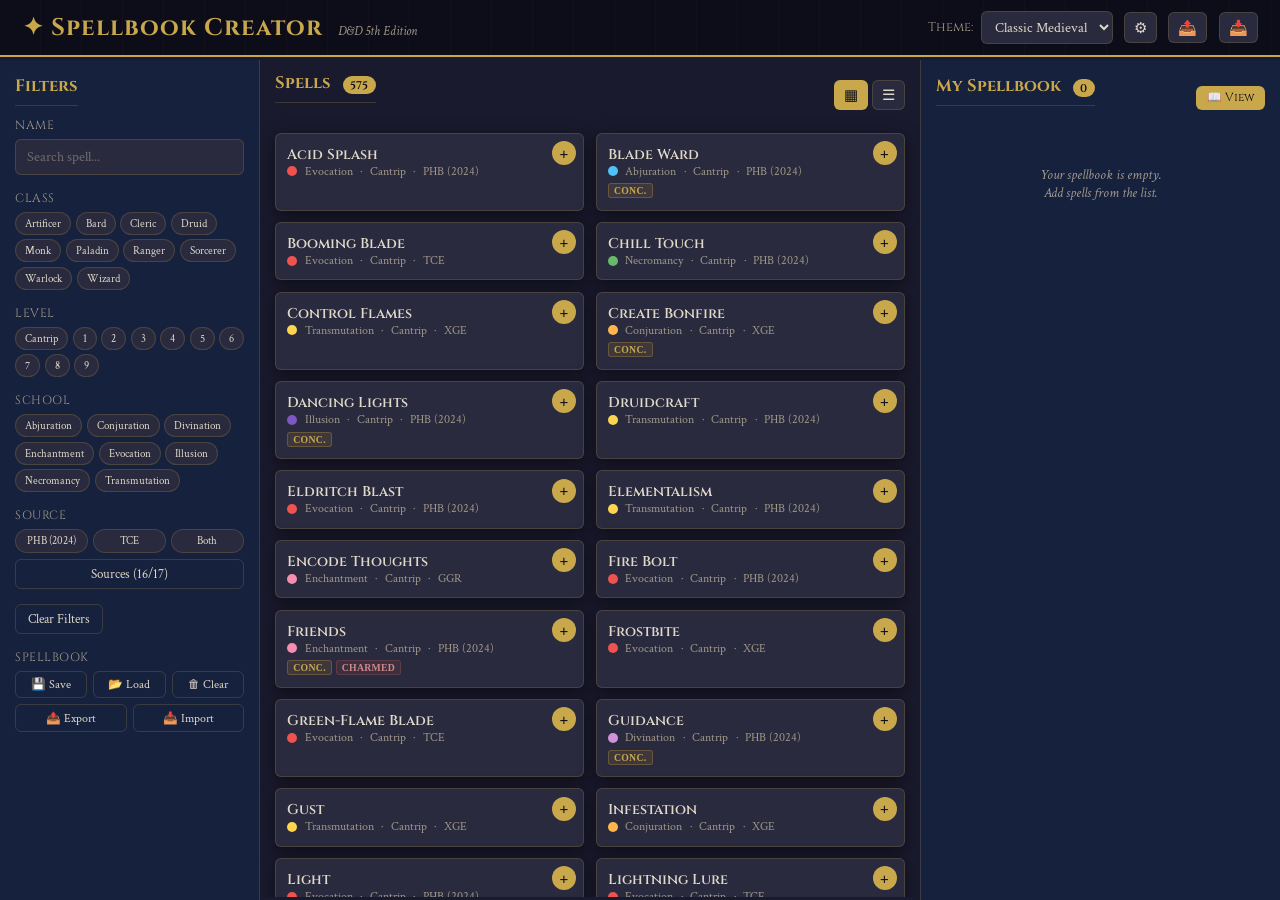
==== commit a2ce3935: "Code organization and add the layout settings" ====
--- a/index.html
+++ b/index.html
@@ -9,6 +9,10 @@
   <link rel="preconnect" href="https://fonts.googleapis.com">
   <link rel="preconnect" href="https://fonts.gstatic.com" crossorigin>
   <link href="https://fonts.googleapis.com/css2?family=Cinzel:wght@400;600;700&family=Crimson+Text:ital,wght@0,400;0,600;1,400&family=MedievalSharp&family=Uncial+Antiqua&family=Pirata+One&family=Almendra:ital,wght@0,400;0,700;1,400&family=IM+Fell+English+SC&family=Spectral:ital,wght@0,300;0,400;0,600;1,400&family=Inter:wght@300;400;500;600&display=swap" rel="stylesheet">
+  <script>
+    window.va = window.va || function () { (window.vaq = window.vaq || []).push(arguments); };
+  </script>
+  <script defer src="/_vercel/insights/script.js"></script>
 </head>
 <body class="theme-medieval">
   <div id="loading-overlay">
@@ -247,6 +251,6 @@
     </div>
   </div>
 
-  <script src="script.js"></script>
+  <script type="module" src="script.js"></script>
 </body>
 </html>
--- a/style.css
+++ b/style.css
@@ -418,6 +418,40 @@
   flex-wrap: wrap;
 }
 
+.spell-card-tags {
+  display: flex;
+  flex-wrap: wrap;
+  gap: 0.25rem;
+  margin-top: 0.3rem;
+}
+
+.spell-card-tag {
+  font-size: 0.65rem;
+  font-weight: 600;
+  padding: 1px 5px;
+  border-radius: 3px;
+  text-transform: uppercase;
+  letter-spacing: 0.3px;
+}
+
+.tag-conc {
+  background: rgba(180, 140, 60, 0.15);
+  color: var(--accent-color);
+  border: 1px solid rgba(180, 140, 60, 0.35);
+}
+
+.tag-ritual {
+  background: rgba(128, 128, 128, 0.12);
+  color: var(--text-muted);
+  border: 1px solid rgba(128, 128, 128, 0.3);
+}
+
+.tag-cond {
+  background: rgba(160, 80, 80, 0.15);
+  color: #d08888;
+  border: 1px solid rgba(160, 80, 80, 0.35);
+}
+
 .spell-school-dot {
   width: 10px;
   height: 10px;
